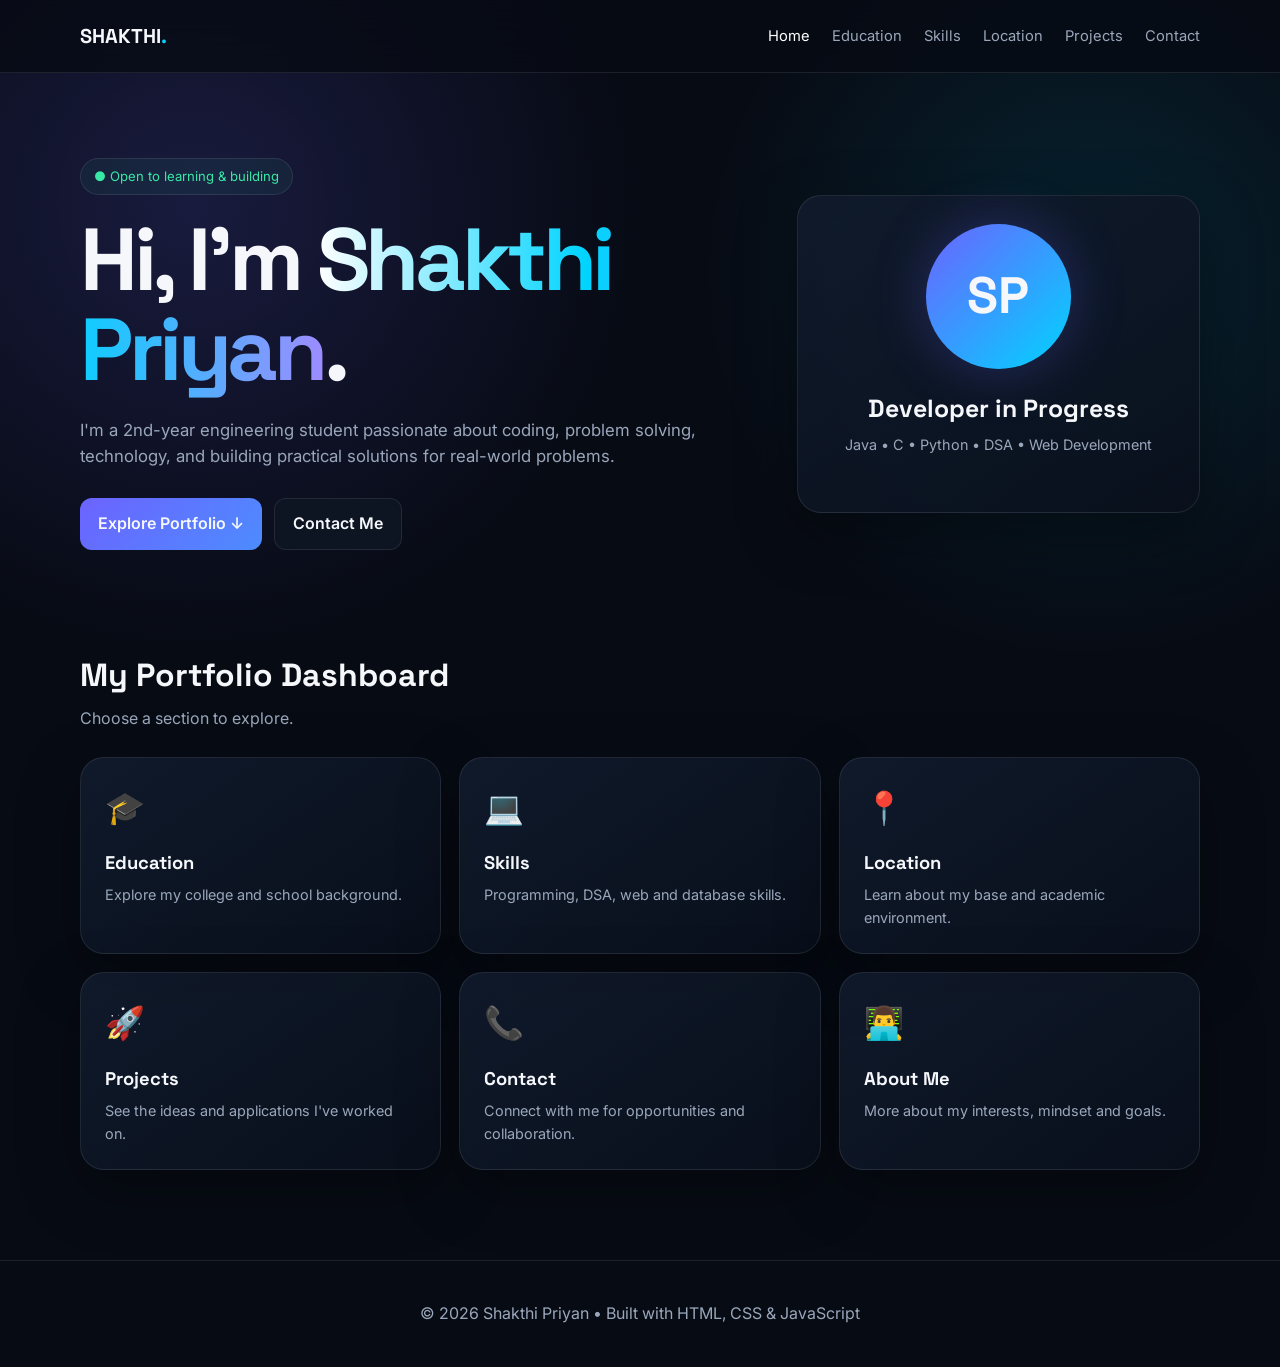
==== index.html @ 1085ec8c "Add files via upload" ====
<!DOCTYPE html>
<html lang="en">
<head>
<meta charset="UTF-8">
<meta name="viewport" content="width=device-width, initial-scale=1.0">
<title>Shakthi Priyan | Portfolio</title>
<link rel="stylesheet" href="style.css">
</head>
<body>

<nav class="nav">
  <div class="container nav-inner">
    <a class="logo" href="index.html">SHAKTHI<span>.</span></a>
    <ul class="nav-links">
      <li><a href="index.html">Home</a></li>
      <li><a href="education.html">Education</a></li>
      <li><a href="skills.html">Skills</a></li>
      <li><a href="location.html">Location</a></li>
      <li><a href="projects.html">Projects</a></li>
      <li><a href="contact.html">Contact</a></li>
    </ul>
  </div>
</nav>

<main>
<section class="hero">
<div class="container hero-grid">
<div>
<span class="badge">● Open to learning & building</span>
<h1>Hi, I'm <span class="gradient">Shakthi Priyan</span>.</h1>
<p>I'm a 2nd-year engineering student passionate about coding, problem solving, technology, and building practical solutions for real-world problems.</p>
<div class="buttons">
<a class="btn primary" href="#dashboard">Explore Portfolio ↓</a>
<a class="btn" href="contact.html">Contact Me</a>
</div>
</div>
<div class="profile-card">
<div class="avatar">SP</div>
<h2>Developer in Progress</h2>
<p>Java • C • Python • DSA • Web Development</p>
</div>
</div>
</section>

<section id="dashboard">
<div class="container">
<div class="section-title">
<h2>My Portfolio Dashboard</h2>
<p>Choose a section to explore.</p>
</div>
<div class="dashboard-grid">
<a class="card card-link" href="education.html"><div class="icon">🎓</div><h3>Education</h3><p>Explore my college and school background.</p></a>
<a class="card card-link" href="skills.html"><div class="icon">💻</div><h3>Skills</h3><p>Programming, DSA, web and database skills.</p></a>
<a class="card card-link" href="location.html"><div class="icon">📍</div><h3>Location</h3><p>Learn about my base and academic environment.</p></a>
<a class="card card-link" href="projects.html"><div class="icon">🚀</div><h3>Projects</h3><p>See the ideas and applications I've worked on.</p></a>
<a class="card card-link" href="contact.html"><div class="icon">📞</div><h3>Contact</h3><p>Connect with me for opportunities and collaboration.</p></a>
<a class="card card-link" href="about.html"><div class="icon">👨‍💻</div><h3>About Me</h3><p>More about my interests, mindset and goals.</p></a>
</div>
</div>
</section>
</main>

<footer>
  <div class="container">© <span id="year"></span> Shakthi Priyan • Built with HTML, CSS & JavaScript</div>
</footer>

<script src="script.js"></script>
</body>
</html>
---- style.css ----
@import url('https://fonts.googleapis.com/css2?family=Inter:wght@400;500;600;700;800&family=Space+Grotesk:wght@500;600;700&display=swap');

:root{
  --bg:#070b14;
  --panel:#0d1422;
  --panel2:#111b2d;
  --text:#f5f7fb;
  --muted:#9aa7bb;
  --line:rgba(255,255,255,.09);
  --accent:#6c63ff;
  --accent2:#00d4ff;
  --success:#38e8a5;
  --shadow:0 20px 60px rgba(0,0,0,.35);
}

*{box-sizing:border-box;margin:0;padding:0}
html{scroll-behavior:smooth}
body{
  min-height:100vh;
  background:
    radial-gradient(circle at 15% 15%,rgba(108,99,255,.18),transparent 28%),
    radial-gradient(circle at 85% 20%,rgba(0,212,255,.12),transparent 25%),
    var(--bg);
  color:var(--text);
  font-family:Inter,Arial,sans-serif;
  line-height:1.6;
}
a{text-decoration:none;color:inherit}
.container{width:min(1120px,92%);margin:auto}
.nav{
  position:sticky;top:0;z-index:100;
  backdrop-filter:blur(18px);
  background:rgba(7,11,20,.78);
  border-bottom:1px solid var(--line);
}
.nav-inner{min-height:72px;display:flex;align-items:center;justify-content:space-between;gap:25px}
.logo{font-family:"Space Grotesk";font-size:1.25rem;font-weight:700}
.logo span{color:var(--accent2)}
.nav-links{display:flex;gap:22px;list-style:none;flex-wrap:wrap}
.nav-links a{color:var(--muted);font-size:.92rem;transition:.25s}
.nav-links a:hover,.nav-links a.active{color:#fff}
.hero{padding:85px 0 55px}
.hero-grid{display:grid;grid-template-columns:1.25fr .75fr;gap:45px;align-items:center}
.badge{
  display:inline-flex;padding:7px 13px;border:1px solid var(--line);
  border-radius:999px;color:var(--success);background:rgba(56,232,165,.06);
  font-size:.82rem;margin-bottom:20px
}
h1{font-family:"Space Grotesk";font-size:clamp(2.7rem,7vw,5.5rem);line-height:1.02;letter-spacing:-.05em}
.gradient{background:linear-gradient(90deg,#fff,var(--accent2),#9d8cff);-webkit-background-clip:text;background-clip:text;color:transparent}
.hero p{max-width:680px;color:var(--muted);font-size:1.05rem;margin:22px 0 28px}
.buttons{display:flex;gap:12px;flex-wrap:wrap}
.btn{
  display:inline-flex;align-items:center;justify-content:center;
  padding:12px 18px;border-radius:12px;font-weight:600;border:1px solid var(--line);
  background:var(--panel);transition:.25s
}
.btn:hover{transform:translateY(-3px);border-color:rgba(108,99,255,.6)}
.btn.primary{background:linear-gradient(135deg,var(--accent),#4d8cff);border:none}
.profile-card,.card{
  background:linear-gradient(145deg,rgba(17,27,45,.9),rgba(10,16,28,.88));
  border:1px solid var(--line);border-radius:24px;box-shadow:var(--shadow)
}
.profile-card{padding:28px;text-align:center}
.avatar{
  width:145px;height:145px;margin:0 auto 20px;border-radius:50%;
  display:grid;place-items:center;font-family:"Space Grotesk";font-size:3.2rem;font-weight:800;
  background:linear-gradient(135deg,var(--accent),var(--accent2));
  box-shadow:0 0 55px rgba(108,99,255,.28)
}
.profile-card h2{font-family:"Space Grotesk";font-size:1.55rem}
.profile-card p{color:var(--muted);font-size:.9rem;margin-top:5px}
section{padding:45px 0}
.section-title{margin-bottom:25px}
.section-title h2{font-family:"Space Grotesk";font-size:2rem}
.section-title p{color:var(--muted);margin-top:5px}
.dashboard-grid{display:grid;grid-template-columns:repeat(3,1fr);gap:18px}
.card-link{padding:24px;min-height:165px;transition:.3s}
.card-link:hover{transform:translateY(-6px);border-color:rgba(0,212,255,.35)}
.icon{font-size:2rem;margin-bottom:15px}
.card-link h3{font-family:"Space Grotesk";font-size:1.15rem}
.card-link p{color:var(--muted);font-size:.9rem;margin-top:6px}
.page-header{padding:70px 0 35px}
.page-header h1{font-size:clamp(2.5rem,6vw,4.5rem)}
.content-grid{display:grid;grid-template-columns:repeat(2,1fr);gap:20px}
.content-card{padding:27px}
.content-card h3{font-family:"Space Grotesk";margin-bottom:8px}
.content-card p,.content-card li{color:var(--muted)}
.timeline{position:relative;margin-top:20px;padding-left:28px}
.timeline:before{content:"";position:absolute;left:7px;top:4px;bottom:4px;width:2px;background:linear-gradient(var(--accent),var(--accent2))}
.timeline-item{position:relative;margin-bottom:28px}
.timeline-item:before{content:"";position:absolute;left:-27px;top:7px;width:12px;height:12px;border-radius:50%;background:var(--accent2);box-shadow:0 0 16px var(--accent2)}
.meta{color:var(--accent2);font-size:.82rem;font-weight:700;margin-bottom:4px}
.skills{display:flex;gap:12px;flex-wrap:wrap;margin-top:18px}
.skill{padding:11px 15px;border-radius:12px;background:var(--panel2);border:1px solid var(--line);font-weight:600}
.project{padding:25px}
.project .tag{display:inline-block;padding:5px 9px;border-radius:999px;background:rgba(108,99,255,.13);color:#b9b5ff;font-size:.75rem;margin-bottom:12px}
.contact-list{display:grid;gap:14px}
.contact-item{padding:18px;border:1px solid var(--line);border-radius:14px;background:rgba(255,255,255,.02)}
.contact-item span{display:block;color:var(--muted);font-size:.8rem}
.contact-item strong{display:block;margin-top:3px}
footer{padding:40px 0;text-align:center;color:var(--muted);border-top:1px solid var(--line);margin-top:45px}
@media(max-width:800px){
  .hero-grid,.content-grid{grid-template-columns:1fr}
  .dashboard-grid{grid-template-columns:repeat(2,1fr)}
  .nav-inner{align-items:flex-start;padding:14px 0;flex-direction:column}
}
@media(max-width:520px){
  .dashboard-grid{grid-template-columns:1fr}
  .hero{padding-top:55px}
}
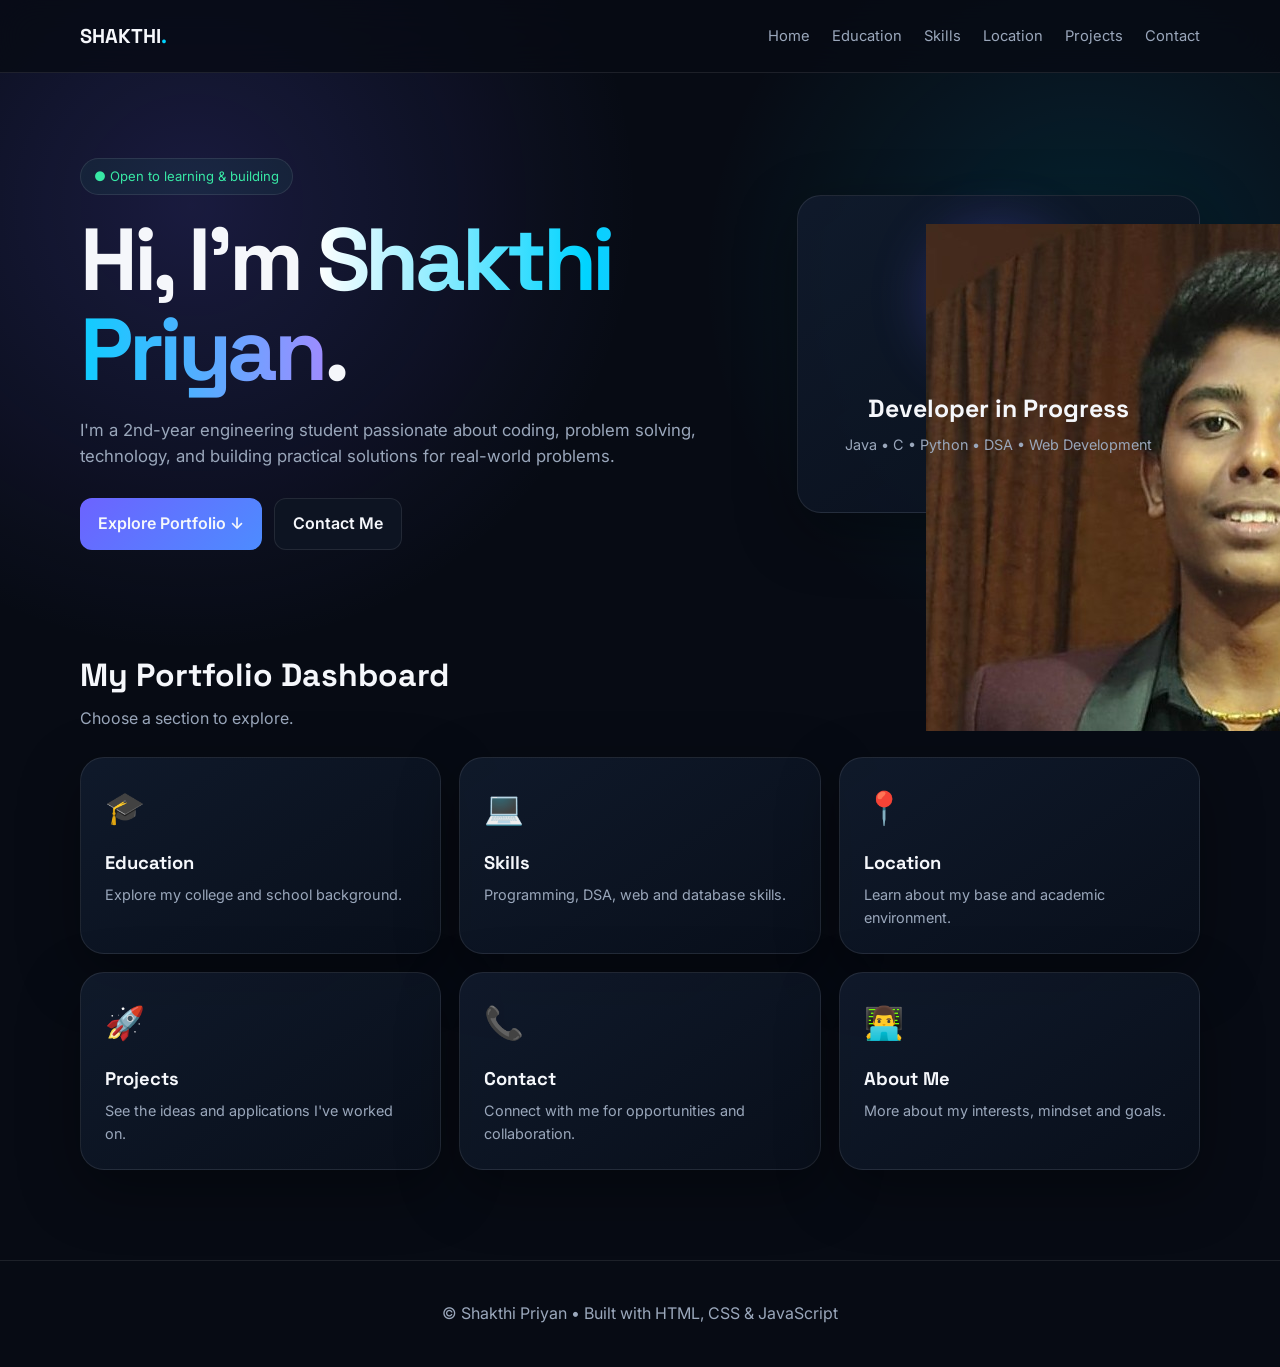
==== commit b8676e10: "Add profile image to avatar section Added an avatar image to the profile card." ====
--- a/index.html
+++ b/index.html
@@ -35,7 +35,9 @@
 </div>
 </div>
 <div class="profile-card">
-<div class="avatar">SP</div>
+<div class="avatar">
+    <img src="profile.jpg" alt="Shakthi Priyan">
+</div>
 <h2>Developer in Progress</h2>
 <p>Java • C • Python • DSA • Web Development</p>
 </div>
@@ -64,6 +66,3 @@
   <div class="container">© <span id="year"></span> Shakthi Priyan • Built with HTML, CSS & JavaScript</div>
 </footer>
 
-<script src="script.js"></script>
-</body>
-</html>
